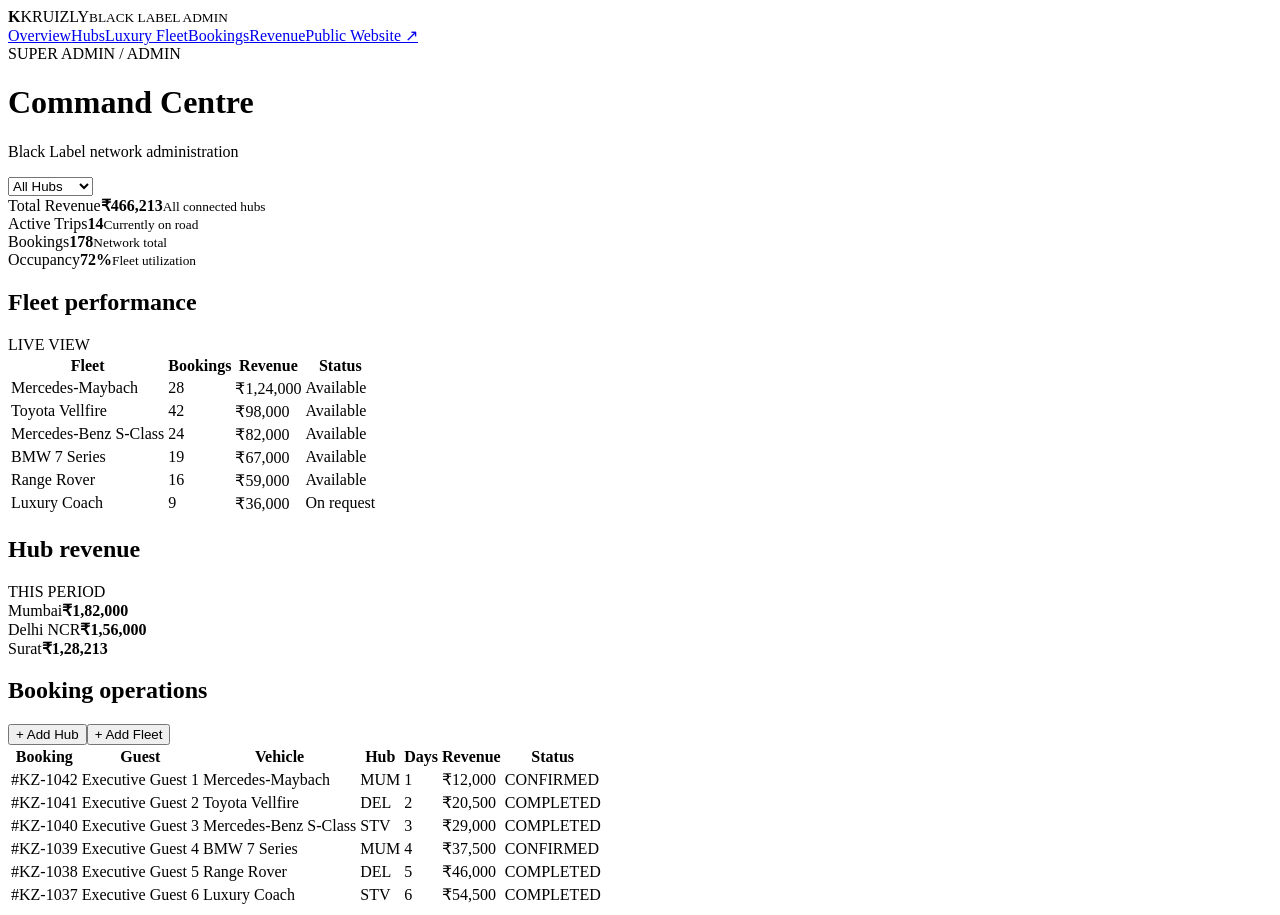
==== admin/index.html @ 3395b27f "first commit" ====
<!doctype html><html><head><meta charset="utf-8"><meta name="viewport" content="width=device-width,initial-scale=1"><title>KRUIZLY Black Label — Admin</title><link rel="stylesheet" href="../shared/dashboard.css"></head><body><div class="layout"><aside class="side"><div class="logo"><b>K</b><span>KRUIZLY<small>BLACK LABEL ADMIN</small></span></div><a class="navitem active" href="#">Overview</a><a class="navitem" href="#hubs">Hubs</a><a class="navitem" href="#fleet">Luxury Fleet</a><a class="navitem" href="#bookings">Bookings</a><a class="navitem" href="#revenue">Revenue</a><a class="navitem" href="../index.html">Public Website ↗</a><div class="side-foot">SUPER ADMIN / ADMIN</div></aside><main class="main"><header class="top"><div><h1>Command Centre</h1><p>Black Label network administration</p></div><select class="selector" id="hub"><option>All Hubs</option></select></header><section class="grid kpis"><div class="kpi"><span>Total Revenue</span><strong id="revenue">₹466,213</strong><small>All connected hubs</small></div><div class="kpi"><span>Active Trips</span><strong>14</strong><small>Currently on road</small></div><div class="kpi"><span>Bookings</span><strong>178</strong><small>Network total</small></div><div class="kpi"><span>Occupancy</span><strong>72%</strong><small>Fleet utilization</small></div></section><section class="grid two"><div class="panel"><div class="panel-head"><h2>Fleet performance</h2><span>LIVE VIEW</span></div><table class="table"><thead><tr><th>Fleet</th><th>Bookings</th><th>Revenue</th><th>Status</th></tr></thead><tbody id="fleet-table"></tbody></table></div><div class="panel"><div class="panel-head"><h2>Hub revenue</h2><span>THIS PERIOD</span></div><div id="hub-bars"></div></div></section><section class="panel" style="margin-top:14px" id="bookings"><div class="panel-head"><h2>Booking operations</h2><div class="actions"><button class="action" onclick="addHub()">+ Add Hub</button><button class="action" onclick="addFleet()">+ Add Fleet</button></div></div><table class="table"><thead><tr><th>Booking</th><th>Guest</th><th>Vehicle</th><th>Hub</th><th>Days</th><th>Revenue</th><th>Status</th></tr></thead><tbody id="booking-table"></tbody></table></section></main></div><script src="../shared/config.js"></script><script src="../shared/data.js"></script><script src="../shared/api.js"></script><script src="admin.js"></script></body></html>
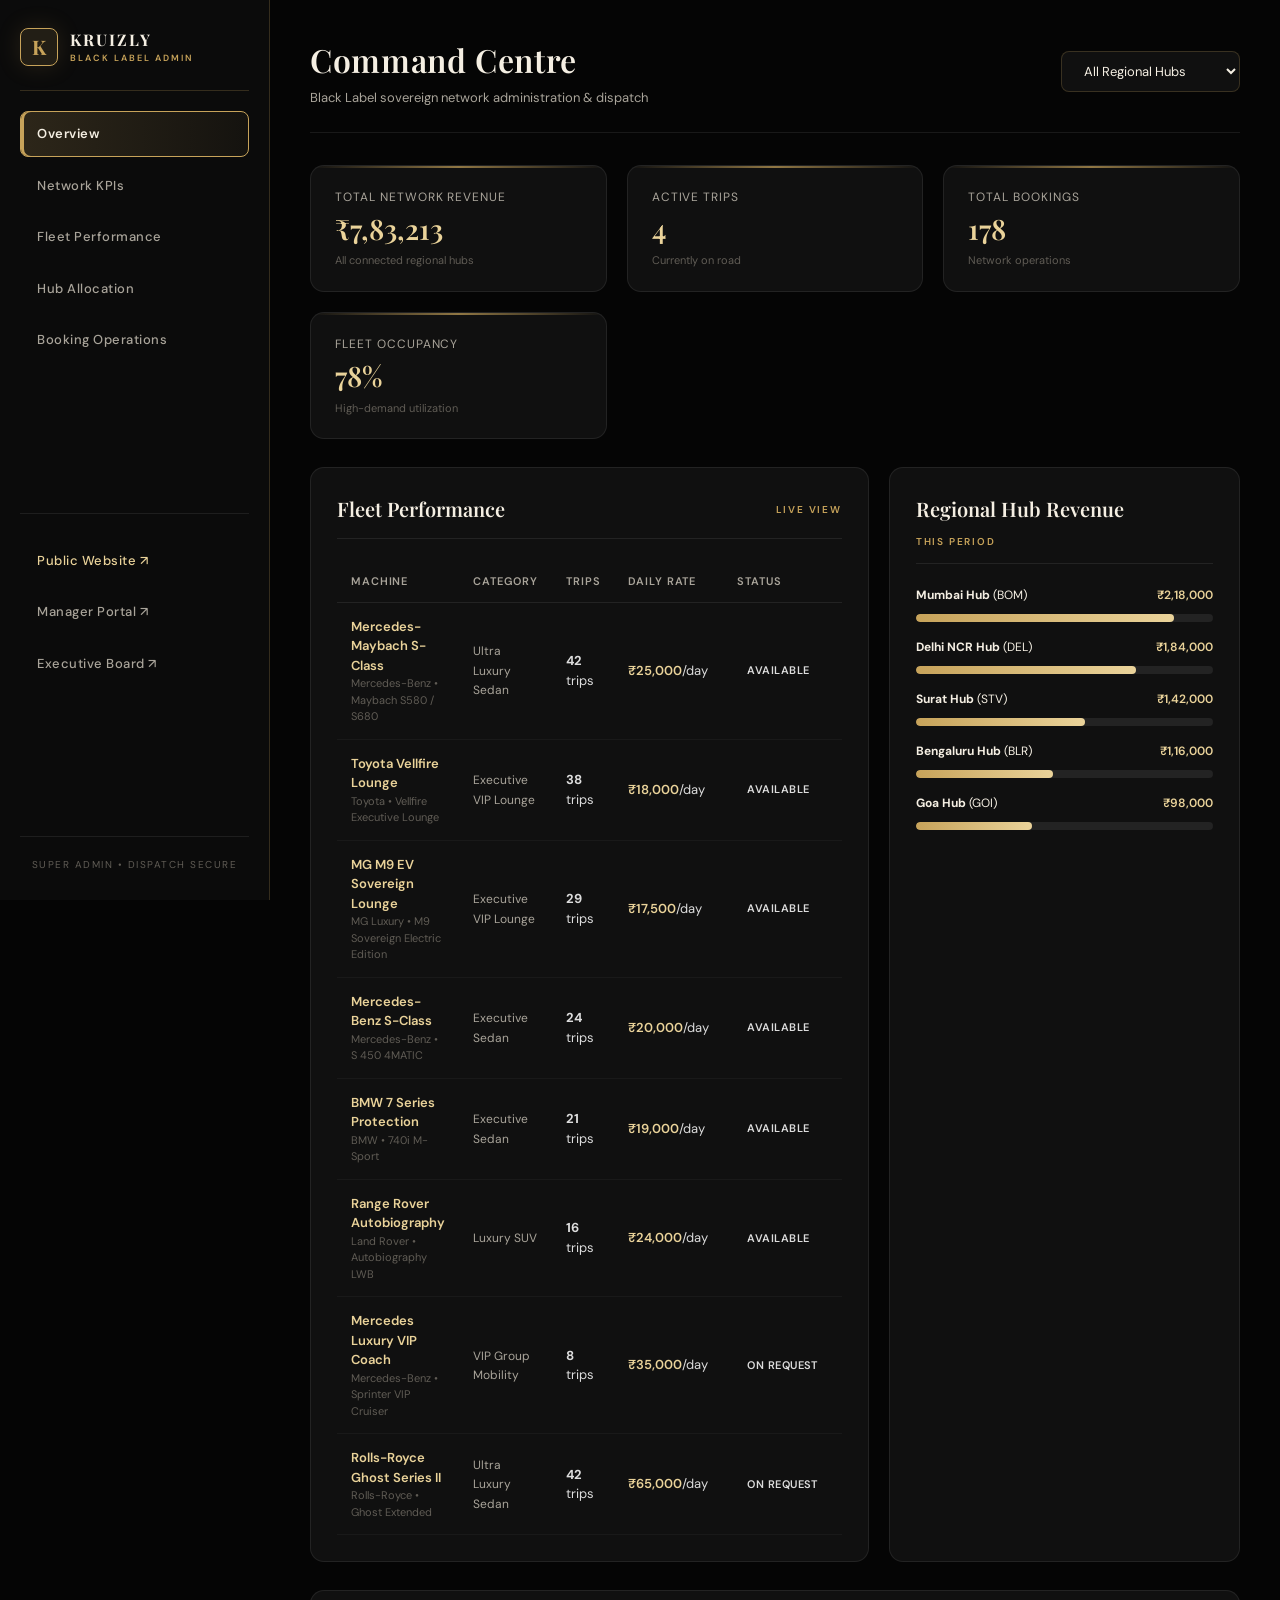
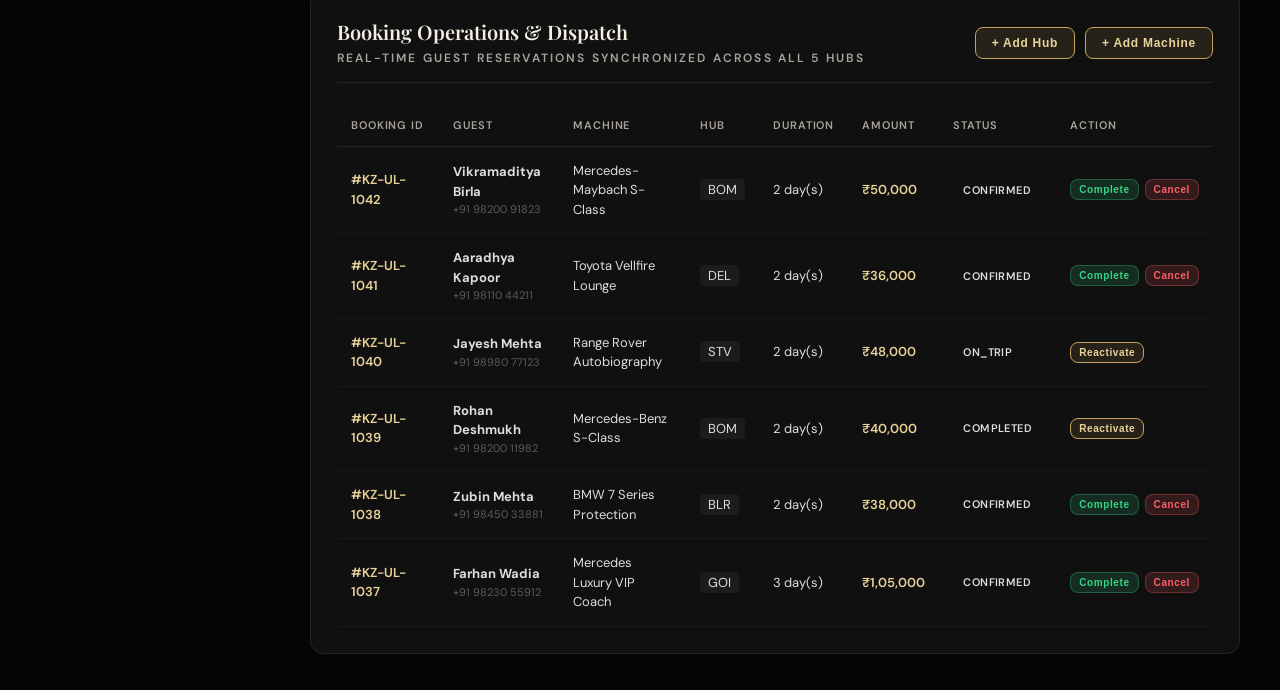
==== commit 5bd9a5db: "first commit" ====
--- a/admin/index.html
+++ b/admin/index.html
@@ -1 +1,218 @@
-<!doctype html><html><head><meta charset="utf-8"><meta name="viewport" content="width=device-width,initial-scale=1"><title>KRUIZLY Black Label — Admin</title><link rel="stylesheet" href="../shared/dashboard.css"></head><body><div class="layout"><aside class="side"><div class="logo"><b>K</b><span>KRUIZLY<small>BLACK LABEL ADMIN</small></span></div><a class="navitem active" href="#">Overview</a><a class="navitem" href="#hubs">Hubs</a><a class="navitem" href="#fleet">Luxury Fleet</a><a class="navitem" href="#bookings">Bookings</a><a class="navitem" href="#revenue">Revenue</a><a class="navitem" href="../index.html">Public Website ↗</a><div class="side-foot">SUPER ADMIN / ADMIN</div></aside><main class="main"><header class="top"><div><h1>Command Centre</h1><p>Black Label network administration</p></div><select class="selector" id="hub"><option>All Hubs</option></select></header><section class="grid kpis"><div class="kpi"><span>Total Revenue</span><strong id="revenue">₹466,213</strong><small>All connected hubs</small></div><div class="kpi"><span>Active Trips</span><strong>14</strong><small>Currently on road</small></div><div class="kpi"><span>Bookings</span><strong>178</strong><small>Network total</small></div><div class="kpi"><span>Occupancy</span><strong>72%</strong><small>Fleet utilization</small></div></section><section class="grid two"><div class="panel"><div class="panel-head"><h2>Fleet performance</h2><span>LIVE VIEW</span></div><table class="table"><thead><tr><th>Fleet</th><th>Bookings</th><th>Revenue</th><th>Status</th></tr></thead><tbody id="fleet-table"></tbody></table></div><div class="panel"><div class="panel-head"><h2>Hub revenue</h2><span>THIS PERIOD</span></div><div id="hub-bars"></div></div></section><section class="panel" style="margin-top:14px" id="bookings"><div class="panel-head"><h2>Booking operations</h2><div class="actions"><button class="action" onclick="addHub()">+ Add Hub</button><button class="action" onclick="addFleet()">+ Add Fleet</button></div></div><table class="table"><thead><tr><th>Booking</th><th>Guest</th><th>Vehicle</th><th>Hub</th><th>Days</th><th>Revenue</th><th>Status</th></tr></thead><tbody id="booking-table"></tbody></table></section></main></div><script src="../shared/config.js"></script><script src="../shared/data.js"></script><script src="../shared/api.js"></script><script src="admin.js"></script></body></html>+<!doctype html>
+<html lang="en">
+
+<head>
+  <meta charset="utf-8">
+  <meta name="viewport" content="width=device-width, initial-scale=1">
+  <title>KRUIZLY Black Label — Admin Command Centre</title>
+  <link rel="stylesheet" href="../shared/dashboard.css">
+  <link rel="icon" type="image/png" href="../assets/logo.png">
+</head>
+
+<body>
+  <!-- Mobile Sidebar Backdrop -->
+  <div class="side-backdrop" id="sideBackdrop" onclick="toggleSidebar()"></div>
+
+  <div class="layout">
+    <!-- Sidebar -->
+    <aside class="side" id="sidebar">
+      <div class="logo">
+        <b>K</b>
+        <span>KRUIZLY<small>BLACK LABEL ADMIN</small></span>
+      </div>
+      
+      <a class="navitem active" href="index.html">Overview</a>
+      <a class="navitem" href="#kpis">Network KPIs</a>
+      <a class="navitem" href="#fleet-panel">Fleet Performance</a>
+      <a class="navitem" href="#hub-panel">Hub Allocation</a>
+      <a class="navitem" href="#bookings">Booking Operations</a>
+      
+      <div style="margin-top:auto;padding-top:24px;border-top:1px solid var(--line-subtle)">
+        <a class="navitem" href="../index.html" style="color:var(--gold2)">Public Website ↗</a>
+        <a class="navitem" href="../manager/index.html">Manager Portal ↗</a>
+        <a class="navitem" href="../executive/index.html">Executive Board ↗</a>
+      </div>
+
+      <div class="side-foot">SUPER ADMIN • DISPATCH SECURE</div>
+    </aside>
+
+    <!-- Main Content -->
+    <main class="main">
+      <header class="top">
+        <div>
+          <h1>Command Centre</h1>
+          <p>Black Label sovereign network administration & dispatch</p>
+        </div>
+        
+        <div class="top-actions">
+          <button type="button" class="menu-toggle" onclick="toggleSidebar()" aria-label="Toggle Navigation">☰</button>
+          <select class="selector" id="hub-filter" onchange="filterAdminByHub(this.value)">
+            <option value="ALL">All Regional Hubs</option>
+            <!-- Populated dynamically -->
+          </select>
+        </div>
+      </header>
+
+      <!-- KPIs Grid -->
+      <section class="grid kpis" id="kpis">
+        <div class="kpi">
+          <span>Total Network Revenue</span>
+          <strong id="kpi-revenue">₹466,213</strong>
+          <small>All connected regional hubs</small>
+        </div>
+        <div class="kpi">
+          <span>Active Trips</span>
+          <strong id="kpi-active">14</strong>
+          <small>Currently on road</small>
+        </div>
+        <div class="kpi">
+          <span>Total Bookings</span>
+          <strong id="kpi-bookings">178</strong>
+          <small>Network operations</small>
+        </div>
+        <div class="kpi">
+          <span>Fleet Occupancy</span>
+          <strong id="kpi-occupancy">78%</strong>
+          <small>High-demand utilization</small>
+        </div>
+      </section>
+
+      <!-- Fleet Performance & Hub Revenue Panels -->
+      <section class="grid two">
+        <div class="panel" id="fleet-panel">
+          <div class="panel-head">
+            <h2>Fleet Performance</h2>
+            <span>LIVE VIEW</span>
+          </div>
+          <div style="overflow-x:auto">
+            <table class="table">
+              <thead>
+                <tr>
+                  <th>Machine</th>
+                  <th>Category</th>
+                  <th>Trips</th>
+                  <th>Daily Rate</th>
+                  <th>Status</th>
+                </tr>
+              </thead>
+              <tbody id="fleet-table">
+                <!-- Populated dynamically -->
+              </tbody>
+            </table>
+          </div>
+        </div>
+
+        <div class="panel" id="hub-panel">
+          <div class="panel-head">
+            <h2>Regional Hub Revenue</h2>
+            <span>THIS PERIOD</span>
+          </div>
+          <div id="hub-bars">
+            <!-- Populated dynamically -->
+          </div>
+        </div>
+      </section>
+
+      <!-- Booking Operations Panel -->
+      <section class="panel" style="margin-top:20px" id="bookings">
+        <div class="panel-head">
+          <div>
+            <h2>Booking Operations & Dispatch</h2>
+            <span style="font-size:12px;color:var(--muted)">Real-time guest reservations synchronized across all 5 hubs</span>
+          </div>
+          <div class="actions">
+            <button type="button" class="action" onclick="openAddHubModal()">+ Add Hub</button>
+            <button type="button" class="action" onclick="openAddFleetModal()">+ Add Machine</button>
+          </div>
+        </div>
+
+        <div style="overflow-x:auto">
+          <table class="table">
+            <thead>
+              <tr>
+                <th>Booking ID</th>
+                <th>Guest</th>
+                <th>Machine</th>
+                <th>Hub</th>
+                <th>Duration</th>
+                <th>Amount</th>
+                <th>Status</th>
+                <th>Action</th>
+              </tr>
+            </thead>
+            <tbody id="booking-table">
+              <!-- Populated dynamically -->
+            </tbody>
+          </table>
+        </div>
+      </section>
+    </main>
+  </div>
+
+  <!-- ADD HUB MODAL -->
+  <div id="addHubModal" class="modal-overlay">
+    <div class="modal-box">
+      <div class="modal-head">
+        <h3>Commission New Regional Hub</h3>
+        <button type="button" class="modal-close" onclick="closeDashboardModals()">✕</button>
+      </div>
+      <form onsubmit="handleCreateHub(event)">
+        <div class="form-group">
+          <label for="hubName">Hub Name</label>
+          <input id="hubName" class="form-control" required placeholder="e.g. Hyderabad Executive Hub">
+        </div>
+        <div class="form-group">
+          <label for="hubCode">IATA / Hub Code</label>
+          <input id="hubCode" class="form-control" required placeholder="e.g. HYD" maxlength="4">
+        </div>
+        <div class="form-group">
+          <label for="hubCity">Staging Terminal Address</label>
+          <input id="hubCity" class="form-control" required placeholder="e.g. Rajiv Gandhi Intl Airport (GA Lounge)">
+        </div>
+        <button type="submit" class="btn gold full" style="margin-top:10px">Commission Hub</button>
+      </form>
+    </div>
+  </div>
+
+  <!-- ADD FLEET MODAL -->
+  <div id="addFleetModal" class="modal-overlay">
+    <div class="modal-box">
+      <div class="modal-head">
+        <h3>Induct New Sovereign Machine</h3>
+        <button type="button" class="modal-close" onclick="closeDashboardModals()">✕</button>
+      </div>
+      <form onsubmit="handleCreateFleet(event)">
+        <div class="form-group">
+          <label for="fleetName">Vehicle Model Name</label>
+          <input id="fleetName" class="form-control" required placeholder="e.g. Bentley Flying Spur Mulliner">
+        </div>
+        <div class="form-group">
+          <label for="fleetCategory">Discipline Category</label>
+          <select id="fleetCategory" class="form-control">
+            <option value="sedan">Ultra Luxury Sedan</option>
+            <option value="lounge">Executive VIP Lounge</option>
+            <option value="suv">Flagship SUV</option>
+            <option value="coach">VIP Group Mobility</option>
+          </select>
+        </div>
+        <div class="form-group">
+          <label for="fleetPrice">Daily Tariff (INR)</label>
+          <input id="fleetPrice" type="number" class="form-control" required placeholder="35000">
+        </div>
+        <div class="form-group">
+          <label for="fleetTagline">Tagline / Mission</label>
+          <input id="fleetTagline" class="form-control" placeholder="Pinnacle British Grand Tourer">
+        </div>
+        <button type="submit" class="btn gold full" style="margin-top:10px">Induct Machine into Active Stable</button>
+      </form>
+    </div>
+  </div>
+
+  <!-- SCRIPTS -->
+  <script src="../shared/config.js"></script>
+  <script src="../shared/data.js"></script>
+  <script src="../shared/api.js"></script>
+  <script src="admin.js"></script>
+</body>
+
+</html>
--- a/shared/dashboard.css
+++ b/shared/dashboard.css
@@ -0,0 +1,707 @@
+/* ==========================================================================
+   KRUIZLY BLACK LABEL — COMMAND CENTRE & DASHBOARD STYLES
+   Unified stylesheet for Admin, Manager, and Executive Dashboards
+   100% Mobile Responsive & Ultra-Luxury Visual Theme
+   ========================================================================== */
+@import url('https://fonts.googleapis.com/css2?family=DM+Sans:ital,wght@0,400;0,500;0,600;0,700;1,400&family=Playfair+Display:ital,wght@0,500;0,600;0,700;1,400&display=swap');
+
+:root {
+  --black: #050505;
+  --black2: #0b0b0b;
+  --surface: #101010;
+  --surface-card: #151515;
+  --surface-hover: #1c1c1c;
+  --line: rgba(199, 163, 90, 0.22);
+  --line-subtle: rgba(255, 255, 255, 0.08);
+
+  --gold: #c7a35a;
+  --gold2: #ead39a;
+  --gold-glow: rgba(199, 163, 90, 0.20);
+  --cream: #f5efe3;
+  --muted: #a9a49a;
+  --dim: #605c55;
+
+  --success: #35d486;
+  --warning: #f5b84b;
+  --danger: #ff5f67;
+  --info: #4fd7ff;
+
+  --font-sans: 'DM Sans', -apple-system, BlinkMacSystemFont, 'Segoe UI', Roboto, sans-serif;
+  --font-serif: 'Playfair Display', Georgia, serif;
+
+  --radius-sm: 8px;
+  --radius-md: 14px;
+  --radius-lg: 20px;
+  --radius-pill: 999px;
+
+  --shadow-gold: 0 0 25px rgba(199, 163, 90, 0.15);
+  --transition: all 0.25s cubic-bezier(0.16, 1, 0.3, 1);
+}
+
+*, *::before, *::after {
+  box-sizing: border-box;
+  margin: 0;
+  padding: 0;
+}
+
+html, body {
+  background-color: var(--black);
+  color: var(--cream);
+  font-family: var(--font-sans);
+  font-size: 14px;
+  line-height: 1.5;
+  min-height: 100vh;
+  -webkit-font-smoothing: antialiased;
+}
+
+a {
+  color: inherit;
+  text-decoration: none;
+}
+
+/* ==========================================================================
+   LAYOUT STRUCTURE
+   ========================================================================== */
+.layout {
+  display: flex;
+  min-height: 100vh;
+  position: relative;
+  background-color: var(--black);
+}
+
+/* Mobile Sidebar Backdrop */
+.side-backdrop {
+  display: none;
+  position: fixed;
+  inset: 0;
+  background: rgba(0, 0, 0, 0.75);
+  backdrop-filter: blur(8px);
+  z-index: 990;
+  opacity: 0;
+  transition: opacity 0.3s ease;
+  pointer-events: none;
+}
+
+.side-backdrop.active {
+  display: block;
+  opacity: 1;
+  pointer-events: auto;
+}
+
+/* ==========================================================================
+   SIDEBAR
+   ========================================================================== */
+.side {
+  width: 270px;
+  background: var(--black2);
+  border-right: 1px solid var(--line);
+  display: flex;
+  flex-direction: column;
+  padding: 28px 20px;
+  position: sticky;
+  top: 0;
+  height: 100vh;
+  overflow-y: auto;
+  z-index: 1000;
+  transition: transform 0.3s cubic-bezier(0.16, 1, 0.3, 1);
+}
+
+.side .logo {
+  display: flex;
+  align-items: center;
+  gap: 12px;
+  padding-bottom: 24px;
+  margin-bottom: 20px;
+  border-bottom: 1px solid var(--line);
+}
+
+.side .logo b {
+  width: 38px;
+  height: 38px;
+  display: inline-flex;
+  align-items: center;
+  justify-content: center;
+  background: rgba(199, 163, 90, 0.12);
+  border: 1px solid var(--gold);
+  color: var(--gold);
+  border-radius: var(--radius-sm);
+  font-family: var(--font-serif);
+  font-size: 20px;
+  font-weight: 700;
+  box-shadow: var(--shadow-gold);
+}
+
+.side .logo span {
+  font-family: var(--font-serif);
+  font-weight: 700;
+  font-size: 16px;
+  letter-spacing: 0.12em;
+  color: var(--cream);
+  display: flex;
+  flex-direction: column;
+  line-height: 1.2;
+}
+
+.side .logo small {
+  font-family: var(--font-sans);
+  font-size: 9px;
+  font-weight: 600;
+  color: var(--gold);
+  letter-spacing: 0.22em;
+  margin-top: 4px;
+  text-transform: uppercase;
+}
+
+.navitem {
+  display: flex;
+  align-items: center;
+  gap: 12px;
+  padding: 12px 16px;
+  margin-bottom: 6px;
+  border-radius: var(--radius-sm);
+  color: var(--muted);
+  font-size: 13px;
+  font-weight: 500;
+  letter-spacing: 0.04em;
+  transition: var(--transition);
+  border: 1px solid transparent;
+  cursor: pointer;
+}
+
+.navitem:hover {
+  color: var(--gold2);
+  background: rgba(199, 163, 90, 0.06);
+  border-color: rgba(199, 163, 90, 0.15);
+  transform: translateX(3px);
+}
+
+.navitem.active {
+  color: var(--cream);
+  background: linear-gradient(90deg, rgba(199, 163, 90, 0.18), rgba(199, 163, 90, 0.05));
+  border-color: var(--gold);
+  font-weight: 600;
+  box-shadow: inset 3px 0 0 var(--gold);
+}
+
+.side-foot {
+  margin-top: auto;
+  padding-top: 20px;
+  border-top: 1px solid var(--line-subtle);
+  font-size: 10px;
+  color: var(--dim);
+  letter-spacing: 0.15em;
+  text-transform: uppercase;
+  text-align: center;
+}
+
+/* ==========================================================================
+   MAIN VIEWPORT
+   ========================================================================== */
+.main {
+  flex: 1;
+  padding: 36px 40px;
+  overflow-x: hidden;
+  max-width: 1400px;
+}
+
+.top {
+  display: flex;
+  justify-content: space-between;
+  align-items: center;
+  gap: 20px;
+  margin-bottom: 32px;
+  flex-wrap: wrap;
+  padding-bottom: 24px;
+  border-bottom: 1px solid var(--line-subtle);
+}
+
+.top h1 {
+  font-family: var(--font-serif);
+  font-size: 32px;
+  font-weight: 600;
+  color: var(--cream);
+  letter-spacing: 0.02em;
+}
+
+.top p {
+  font-size: 13px;
+  color: var(--muted);
+  margin-top: 4px;
+}
+
+.top-actions {
+  display: flex;
+  align-items: center;
+  gap: 12px;
+}
+
+/* Mobile Sidebar Toggle Button */
+.menu-toggle {
+  display: none;
+  background: var(--surface);
+  border: 1px solid var(--line);
+  color: var(--gold);
+  width: 42px;
+  height: 42px;
+  border-radius: var(--radius-sm);
+  font-size: 20px;
+  cursor: pointer;
+  align-items: center;
+  justify-content: center;
+  transition: var(--transition);
+}
+
+.menu-toggle:hover {
+  background: rgba(199, 163, 90, 0.15);
+  border-color: var(--gold);
+}
+
+.selector {
+  background: var(--surface);
+  color: var(--cream);
+  border: 1px solid var(--line);
+  padding: 10px 18px;
+  border-radius: var(--radius-sm);
+  font-size: 13px;
+  font-family: var(--font-sans);
+  cursor: pointer;
+  outline: none;
+  transition: var(--transition);
+  min-width: 170px;
+}
+
+.selector:hover, .selector:focus {
+  border-color: var(--gold);
+  box-shadow: 0 0 15px rgba(199, 163, 90, 0.2);
+}
+
+/* ==========================================================================
+   KPIS GRID
+   ========================================================================== */
+.grid {
+  display: grid;
+  gap: 20px;
+  margin-bottom: 28px;
+}
+
+.grid.kpis {
+  grid-template-columns: repeat(auto-fit, minmax(220px, 1fr));
+}
+
+.kpi {
+  background: var(--surface);
+  border: 1px solid var(--line-subtle);
+  border-radius: var(--radius-md);
+  padding: 22px 24px;
+  position: relative;
+  overflow: hidden;
+  transition: var(--transition);
+}
+
+.kpi:hover {
+  border-color: var(--line);
+  transform: translateY(-3px);
+  box-shadow: 0 8px 30px rgba(0, 0, 0, 0.5);
+}
+
+.kpi::before {
+  content: '';
+  position: absolute;
+  top: 0;
+  left: 0;
+  right: 0;
+  height: 2px;
+  background: linear-gradient(90deg, transparent, var(--gold), transparent);
+  opacity: 0.7;
+}
+
+.kpi span {
+  display: block;
+  font-size: 12px;
+  color: var(--muted);
+  text-transform: uppercase;
+  letter-spacing: 0.08em;
+  margin-bottom: 8px;
+}
+
+.kpi strong {
+  display: block;
+  font-size: 28px;
+  font-family: var(--font-serif);
+  font-weight: 600;
+  color: var(--gold2);
+  line-height: 1.1;
+  margin-bottom: 8px;
+}
+
+.kpi small {
+  display: block;
+  font-size: 11px;
+  color: var(--dim);
+}
+
+/* ==========================================================================
+   PANELS & SECTIONS
+   ========================================================================== */
+.grid.two {
+  grid-template-columns: 1.4fr 1fr;
+}
+
+.panel {
+  background: var(--surface);
+  border: 1px solid var(--line-subtle);
+  border-radius: var(--radius-md);
+  padding: 26px;
+  transition: var(--transition);
+}
+
+.panel:hover {
+  border-color: rgba(199, 163, 90, 0.3);
+}
+
+.panel-head {
+  display: flex;
+  justify-content: space-between;
+  align-items: center;
+  margin-bottom: 22px;
+  padding-bottom: 14px;
+  border-bottom: 1px solid var(--line-subtle);
+  flex-wrap: wrap;
+  gap: 10px;
+}
+
+.panel-head h2 {
+  font-family: var(--font-serif);
+  font-size: 20px;
+  font-weight: 600;
+  color: var(--cream);
+}
+
+.panel-head span {
+  font-size: 10px;
+  letter-spacing: 0.18em;
+  color: var(--gold);
+  font-weight: 600;
+  text-transform: uppercase;
+}
+
+/* Actions & Buttons */
+.actions {
+  display: flex;
+  gap: 10px;
+  align-items: center;
+  flex-wrap: wrap;
+}
+
+.action, .btn-luxury {
+  background: rgba(199, 163, 90, 0.12);
+  border: 1px solid var(--gold);
+  color: var(--gold2);
+  padding: 8px 16px;
+  border-radius: var(--radius-sm);
+  font-size: 12px;
+  font-weight: 600;
+  letter-spacing: 0.06em;
+  cursor: pointer;
+  transition: var(--transition);
+  display: inline-flex;
+  align-items: center;
+  gap: 6px;
+  text-decoration: none;
+}
+
+.action:hover, .btn-luxury:hover {
+  background: var(--gold);
+  color: var(--black);
+  box-shadow: 0 0 16px rgba(199, 163, 90, 0.35);
+  transform: translateY(-1px);
+}
+
+/* ==========================================================================
+   TABLE SYSTEM (RESPONSIVE)
+   ========================================================================== */
+.table-wrap {
+  width: 100%;
+  overflow-x: auto;
+  -webkit-overflow-scrolling: touch;
+}
+
+.table {
+  width: 100%;
+  border-collapse: collapse;
+  text-align: left;
+}
+
+.table th {
+  padding: 12px 14px;
+  font-size: 11px;
+  text-transform: uppercase;
+  letter-spacing: 0.08em;
+  color: var(--muted);
+  border-bottom: 1px solid var(--line-subtle);
+  font-weight: 600;
+  white-space: nowrap;
+}
+
+.table td {
+  padding: 14px;
+  font-size: 13px;
+  border-bottom: 1px solid rgba(255, 255, 255, 0.04);
+  color: #ddd;
+}
+
+.table tbody tr {
+  transition: var(--transition);
+}
+
+.table tbody tr:hover {
+  background: rgba(199, 163, 90, 0.05);
+}
+
+.gold-text {
+  color: var(--gold2);
+  font-weight: 600;
+}
+
+/* Status Badges */
+.status {
+  display: inline-block;
+  padding: 4px 10px;
+  border-radius: var(--radius-pill);
+  font-size: 11px;
+  font-weight: 600;
+  letter-spacing: 0.04em;
+  text-transform: uppercase;
+  white-space: nowrap;
+}
+
+.status.available, .status.confirmed, .status.active {
+  background: rgba(53, 212, 134, 0.14);
+  color: var(--success);
+  border: 1px solid rgba(53, 212, 134, 0.3);
+}
+
+.status.on-trip, .status.pending {
+  background: rgba(245, 184, 75, 0.14);
+  color: var(--warning);
+  border: 1px solid rgba(245, 184, 75, 0.3);
+}
+
+.status.completed {
+  background: rgba(79, 215, 255, 0.14);
+  color: var(--info);
+  border: 1px solid rgba(79, 215, 255, 0.3);
+}
+
+.status.cancelled, .status.maintenance {
+  background: rgba(255, 95, 103, 0.14);
+  color: var(--danger);
+  border: 1px solid rgba(255, 95, 103, 0.3);
+}
+
+/* Progress Bars */
+.bar {
+  height: 8px;
+  background: rgba(255, 255, 255, 0.08);
+  border-radius: var(--radius-pill);
+  overflow: hidden;
+  margin: 10px 0 16px;
+}
+
+.bar i {
+  display: block;
+  height: 100%;
+  background: linear-gradient(90deg, var(--gold), var(--gold2));
+  border-radius: var(--radius-pill);
+  transition: width 0.6s ease;
+}
+
+.notice {
+  background: rgba(199, 163, 90, 0.08);
+  border-left: 3px solid var(--gold);
+  padding: 12px 16px;
+  margin-bottom: 14px;
+  border-radius: 0 var(--radius-sm) var(--radius-sm) 0;
+  font-size: 12px;
+  color: #ccc;
+  line-height: 1.6;
+}
+
+/* ==========================================================================
+   MODAL DIALOGS
+   ========================================================================== */
+.modal-overlay {
+  display: none;
+  position: fixed;
+  inset: 0;
+  background: rgba(0, 0, 0, 0.85);
+  backdrop-filter: blur(12px);
+  z-index: 2000;
+  align-items: center;
+  justify-content: center;
+  padding: 20px;
+}
+
+.modal-overlay.active {
+  display: flex;
+}
+
+.modal-box {
+  background: var(--surface);
+  border: 1px solid var(--line);
+  border-radius: var(--radius-lg);
+  width: 100%;
+  max-width: 520px;
+  padding: 30px;
+  box-shadow: 0 25px 60px rgba(0, 0, 0, 0.7);
+  animation: modalIn 0.3s cubic-bezier(0.16, 1, 0.3, 1);
+}
+
+@keyframes modalIn {
+  from { opacity: 0; transform: scale(0.95) translateY(10px); }
+  to { opacity: 1; transform: scale(1) translateY(0); }
+}
+
+.modal-head {
+  display: flex;
+  justify-content: space-between;
+  align-items: center;
+  margin-bottom: 24px;
+  padding-bottom: 14px;
+  border-bottom: 1px solid var(--line-subtle);
+}
+
+.modal-head h3 {
+  font-family: var(--font-serif);
+  font-size: 22px;
+  color: var(--cream);
+}
+
+.modal-close {
+  background: none;
+  border: none;
+  color: var(--muted);
+  font-size: 22px;
+  cursor: pointer;
+  transition: var(--transition);
+}
+
+.modal-close:hover {
+  color: var(--cream);
+}
+
+.form-group {
+  margin-bottom: 18px;
+}
+
+.form-group label {
+  display: block;
+  font-size: 11px;
+  text-transform: uppercase;
+  letter-spacing: 0.08em;
+  color: var(--muted);
+  margin-bottom: 6px;
+}
+
+.form-control {
+  width: 100%;
+  padding: 12px 16px;
+  background: #090909;
+  border: 1px solid var(--line-subtle);
+  border-radius: var(--radius-sm);
+  color: var(--cream);
+  font-size: 13px;
+  outline: none;
+  transition: var(--transition);
+}
+
+.form-control:focus {
+  border-color: var(--gold);
+  box-shadow: 0 0 10px rgba(199, 163, 90, 0.2);
+}
+
+/* ==========================================================================
+   MOBILE & RESPONSIVE BREAKPOINTS
+   ========================================================================== */
+@media (max-width: 1080px) {
+  .grid.two {
+    grid-template-columns: 1fr;
+  }
+}
+
+@media (max-width: 860px) {
+  .side {
+    position: fixed;
+    top: 0;
+    left: 0;
+    bottom: 0;
+    transform: translateX(-100%);
+    box-shadow: 10px 0 30px rgba(0, 0, 0, 0.6);
+  }
+
+  .side.active {
+    transform: translateX(0);
+  }
+
+  .menu-toggle {
+    display: flex;
+  }
+
+  .main {
+    padding: 24px 18px;
+    width: 100%;
+  }
+
+  .top {
+    margin-bottom: 24px;
+    gap: 16px;
+  }
+
+  .top h1 {
+    font-size: 24px;
+  }
+
+  .kpi strong {
+    font-size: 24px;
+  }
+}
+
+@media (max-width: 540px) {
+  .top-actions {
+    width: 100%;
+    justify-content: space-between;
+  }
+
+  .selector {
+    flex: 1;
+  }
+
+  .panel {
+    padding: 18px 14px;
+  }
+
+  .panel-head {
+    flex-direction: column;
+    align-items: flex-start;
+    gap: 8px;
+  }
+
+  .grid.kpis {
+    grid-template-columns: 1fr 1fr;
+    gap: 12px;
+  }
+
+  .kpi {
+    padding: 16px 14px;
+  }
+
+  .kpi strong {
+    font-size: 20px;
+  }
+}
+
+@media (max-width: 380px) {
+  .grid.kpis {
+    grid-template-columns: 1fr;
+  }
+}
